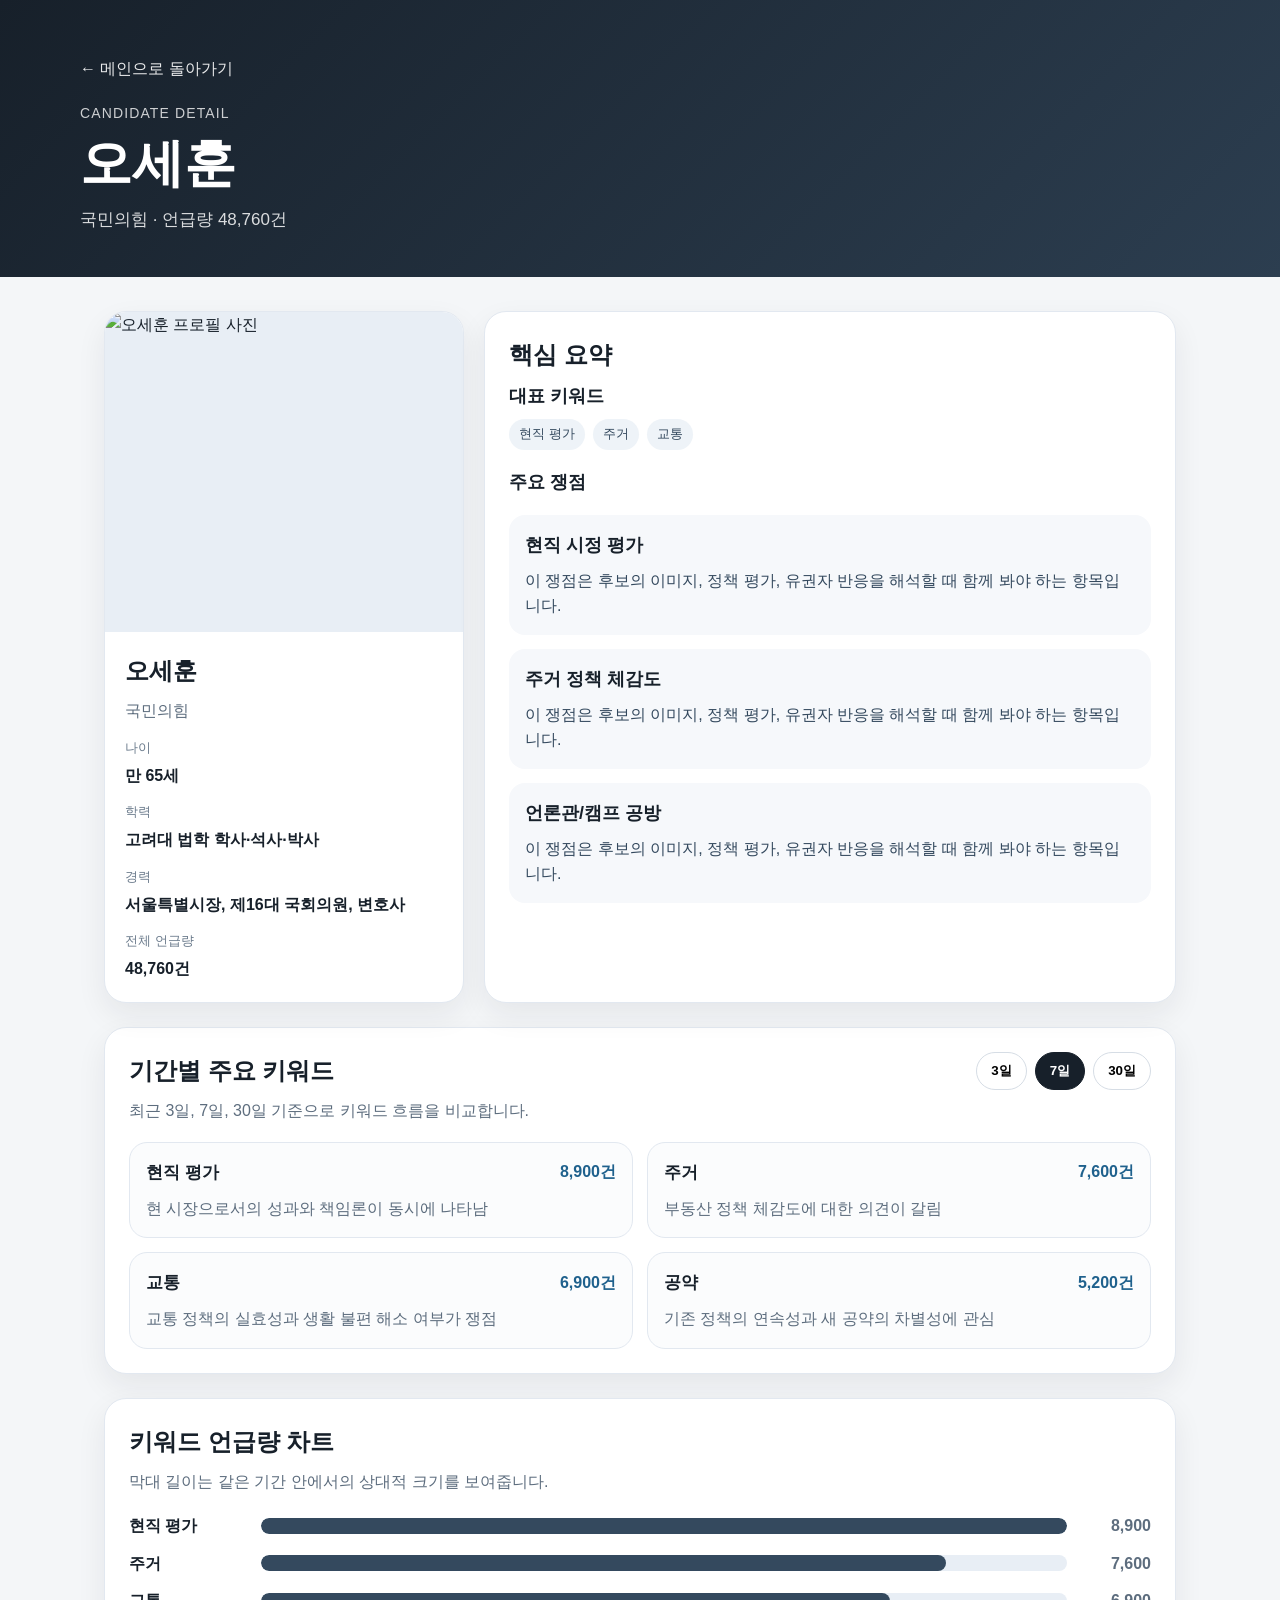
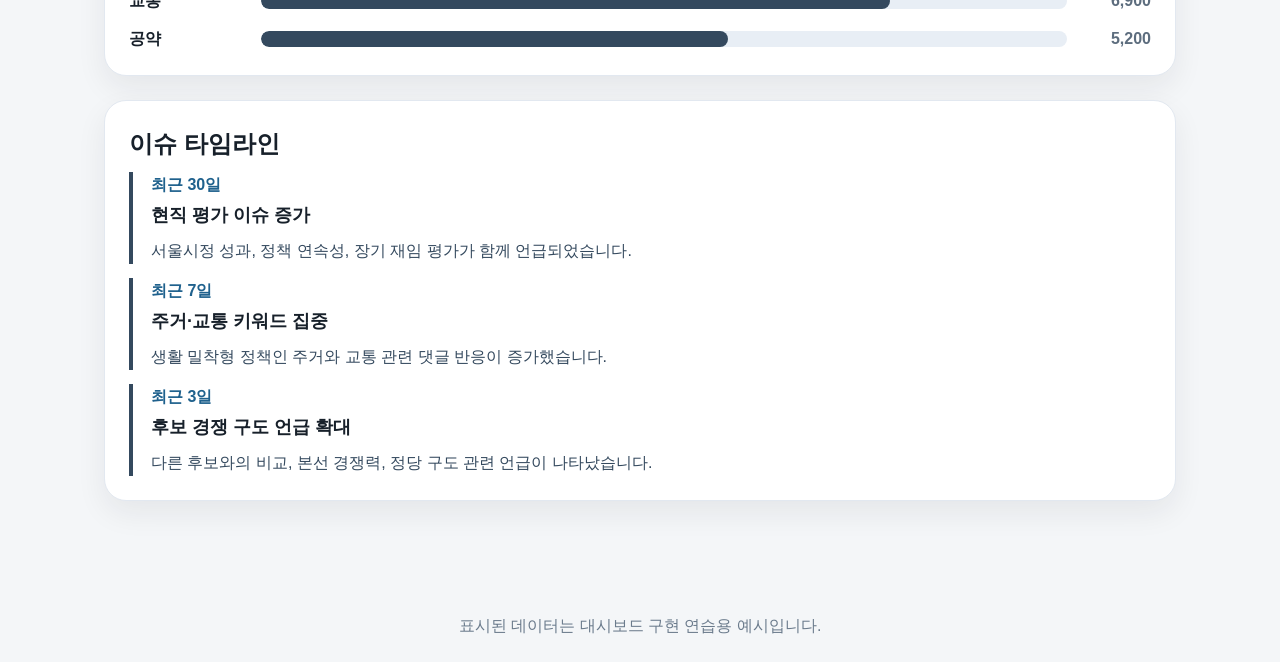
==== candidate.html @ e2ded429 "Add files via upload" ====
<!DOCTYPE html>
<html lang="ko">
<head>
  <meta charset="UTF-8" />
  <meta name="viewport" content="width=device-width, initial-scale=1.0" />
  <title>후보 상세 페이지</title>
  <link rel="stylesheet" href="styles.css" />
</head>
<body>
  <header class="site-header detail-header">
    <div class="header-inner">
      <a class="back-link" href="index.html">← 메인으로 돌아가기</a>
      <p class="eyebrow">Candidate Detail</p>
      <h1 id="candidateName">후보 상세</h1>
      <p id="candidateSubtitle" class="header-description"></p>
    </div>
  </header>

  <main class="page detail-page">
    <section class="profile-section">
      <div id="profileCard" class="profile-card"></div>

      <div class="summary-panel">
        <h2>핵심 요약</h2>
        <div id="summaryContent"></div>
      </div>
    </section>

    <section class="content-section">
      <div class="section-title-row">
        <div>
          <h2>기간별 주요 키워드</h2>
          <p>최근 3일, 7일, 30일 기준으로 키워드 흐름을 비교합니다.</p>
        </div>

        <div class="period-buttons" aria-label="기간 선택">
          <button class="period-button" data-period="3d">3일</button>
          <button class="period-button active" data-period="7d">7일</button>
          <button class="period-button" data-period="30d">30일</button>
        </div>
      </div>

      <div id="keywordList" class="keyword-list"></div>
    </section>

    <section class="content-section">
      <h2>키워드 언급량 차트</h2>
      <p class="section-description">
        막대 길이는 같은 기간 안에서의 상대적 크기를 보여줍니다.
      </p>
      <div id="keywordChart" class="chart-box"></div>
    </section>

    <section class="content-section">
      <h2>이슈 타임라인</h2>
      <div id="timelineList" class="timeline-list"></div>
    </section>
  </main>

  <footer class="site-footer">
    <p>표시된 데이터는 대시보드 구현 연습용 예시입니다.</p>
  </footer>

  <script src="data.js"></script>
  <script src="candidate.js"></script>
</body>
</html>
---- styles.css ----
* {
  box-sizing: border-box;
}

body {
  margin: 0;
  font-family: -apple-system, BlinkMacSystemFont, "Segoe UI", "Noto Sans KR", sans-serif;
  background: #f4f6f8;
  color: #17202a;
  line-height: 1.6;
}

a {
  color: inherit;
  text-decoration: none;
}

.site-header {
  background: linear-gradient(135deg, #17202a, #2c3e50);
  color: white;
  padding: 56px 24px;
}

.detail-header {
  padding-bottom: 44px;
}

.header-inner {
  max-width: 1120px;
  margin: 0 auto;
}

.eyebrow {
  margin: 0 0 10px;
  font-size: 14px;
  letter-spacing: 0.08em;
  text-transform: uppercase;
  opacity: 0.78;
}

h1,
h2,
h3,
p {
  margin-top: 0;
}

h1 {
  margin-bottom: 12px;
  font-size: clamp(32px, 5vw, 52px);
  line-height: 1.15;
}

h2 {
  margin-bottom: 8px;
  font-size: 24px;
}

h3 {
  margin-bottom: 8px;
  font-size: 18px;
}

.header-description {
  max-width: 720px;
  margin-bottom: 0;
  font-size: 17px;
  color: rgba(255, 255, 255, 0.84);
}

.back-link {
  display: inline-block;
  margin-bottom: 20px;
  color: rgba(255, 255, 255, 0.9);
}

.page {
  max-width: 1120px;
  margin: 0 auto;
  padding: 34px 24px 64px;
}

.toolbar {
  display: flex;
  justify-content: space-between;
  gap: 20px;
  align-items: flex-end;
  margin-bottom: 24px;
}

.toolbar p {
  margin-bottom: 0;
  color: #5d6d7e;
}

.toolbar-controls {
  display: flex;
  gap: 12px;
  flex-wrap: wrap;
}

.search-input,
.select-input {
  min-height: 44px;
  padding: 0 14px;
  border: 1px solid #d6dde5;
  border-radius: 12px;
  background: white;
  font-size: 15px;
}

.search-input {
  width: 260px;
}

.candidate-grid {
  display: grid;
  grid-template-columns: repeat(3, minmax(0, 1fr));
  gap: 18px;
}

.candidate-card {
  overflow: hidden;
  border: 1px solid #e2e8f0;
  border-radius: 22px;
  background: white;
  box-shadow: 0 12px 30px rgba(23, 32, 42, 0.08);
  transition: transform 0.2s ease, box-shadow 0.2s ease;
}

.candidate-card:hover {
  transform: translateY(-4px);
  box-shadow: 0 18px 40px rgba(23, 32, 42, 0.12);
}

.portrait-wrap {
  height: 230px;
  background: #e8eef5;
}

.portrait-wrap img {
  width: 100%;
  height: 100%;
  object-fit: cover;
  display: block;
}

.portrait-placeholder {
  display: flex;
  width: 100%;
  height: 100%;
  align-items: center;
  justify-content: center;
  background: linear-gradient(135deg, #e8eef5, #d5dde8);
  color: #34495e;
  font-size: 54px;
  font-weight: 800;
}

.candidate-summary {
  padding: 20px;
}

.candidate-summary h2 {
  margin-bottom: 4px;
}

.party {
  color: #5d6d7e;
  margin-bottom: 14px;
}

.mention-count {
  margin-bottom: 16px;
  font-weight: 700;
  color: #1f618d;
}

.keyword-chip-wrap {
  display: flex;
  gap: 8px;
  flex-wrap: wrap;
  margin-bottom: 18px;
}

.keyword-chip {
  display: inline-flex;
  align-items: center;
  min-height: 30px;
  padding: 5px 10px;
  border-radius: 999px;
  background: #eef3f8;
  color: #34495e;
  font-size: 13px;
}

.detail-link {
  display: inline-flex;
  align-items: center;
  justify-content: center;
  min-height: 40px;
  padding: 0 14px;
  border-radius: 12px;
  background: #17202a;
  color: white;
  font-weight: 700;
}

.empty-message {
  grid-column: 1 / -1;
  padding: 36px;
  border-radius: 20px;
  background: white;
  text-align: center;
  color: #5d6d7e;
}

.profile-section {
  display: grid;
  grid-template-columns: 360px minmax(0, 1fr);
  gap: 20px;
  margin-bottom: 24px;
}

.profile-card,
.summary-panel,
.content-section {
  border: 1px solid #e2e8f0;
  border-radius: 22px;
  background: white;
  box-shadow: 0 12px 30px rgba(23, 32, 42, 0.07);
}

.profile-card {
  overflow: hidden;
}

.profile-card .portrait-wrap {
  height: 320px;
}

.profile-info {
  padding: 20px;
}

.profile-info dl {
  margin: 0;
}

.profile-info dt {
  margin-top: 14px;
  font-size: 13px;
  color: #6b7b8c;
}

.profile-info dd {
  margin: 4px 0 0;
  font-weight: 700;
}

.summary-panel {
  padding: 24px;
}

.summary-list {
  display: grid;
  gap: 14px;
  margin-top: 18px;
}

.summary-item {
  padding: 16px;
  border-radius: 16px;
  background: #f6f8fb;
}

.summary-item p {
  margin-bottom: 0;
  color: #34495e;
}

.content-section {
  padding: 24px;
  margin-bottom: 24px;
}

.section-title-row {
  display: flex;
  justify-content: space-between;
  gap: 16px;
  align-items: flex-start;
  margin-bottom: 18px;
}

.section-title-row p,
.section-description {
  color: #5d6d7e;
  margin-bottom: 0;
}

.period-buttons {
  display: flex;
  gap: 8px;
}

.period-button {
  min-height: 38px;
  padding: 0 14px;
  border: 1px solid #d6dde5;
  border-radius: 999px;
  background: white;
  cursor: pointer;
  font-weight: 700;
}

.period-button.active {
  background: #17202a;
  color: white;
  border-color: #17202a;
}

.keyword-list {
  display: grid;
  grid-template-columns: repeat(2, minmax(0, 1fr));
  gap: 14px;
}

.keyword-card {
  padding: 16px;
  border: 1px solid #e2e8f0;
  border-radius: 18px;
  background: #fbfcfd;
}

.keyword-card-top {
  display: flex;
  justify-content: space-between;
  gap: 12px;
  align-items: center;
}

.keyword-card strong {
  font-size: 17px;
}

.keyword-count {
  color: #1f618d;
  font-weight: 800;
}

.keyword-card p {
  margin: 10px 0 0;
  color: #5d6d7e;
}

.chart-box {
  display: grid;
  gap: 12px;
  margin-top: 18px;
}

.chart-row {
  display: grid;
  grid-template-columns: 120px minmax(0, 1fr) 72px;
  gap: 12px;
  align-items: center;
}

.chart-label {
  font-weight: 700;
}

.chart-track {
  height: 16px;
  overflow: hidden;
  border-radius: 999px;
  background: #e8eef5;
}

.chart-bar {
  height: 100%;
  border-radius: 999px;
  background: #34495e;
}

.chart-value {
  text-align: right;
  color: #5d6d7e;
  font-weight: 700;
}

.timeline-list {
  display: grid;
  gap: 14px;
}

.timeline-item {
  padding-left: 18px;
  border-left: 4px solid #34495e;
}

.timeline-date {
  margin-bottom: 4px;
  color: #1f618d;
  font-weight: 800;
}

.timeline-item p {
  margin-bottom: 0;
  color: #34495e;
}

.site-footer {
  padding: 24px;
  text-align: center;
  color: #6b7b8c;
}

.site-footer p {
  margin-bottom: 0;
}

@media (max-width: 900px) {
  .candidate-grid {
    grid-template-columns: repeat(2, minmax(0, 1fr));
  }

  .profile-section {
    grid-template-columns: 1fr;
  }

  .toolbar,
  .section-title-row {
    flex-direction: column;
    align-items: stretch;
  }

  .search-input {
    width: 100%;
  }
}

@media (max-width: 640px) {
  .site-header {
    padding: 42px 18px;
  }

  .page {
    padding: 24px 18px 48px;
  }

  .candidate-grid,
  .keyword-list {
    grid-template-columns: 1fr;
  }

  .toolbar-controls {
    flex-direction: column;
  }

  .chart-row {
    grid-template-columns: 1fr;
    gap: 6px;
  }

  .chart-value {
    text-align: left;
  }
}
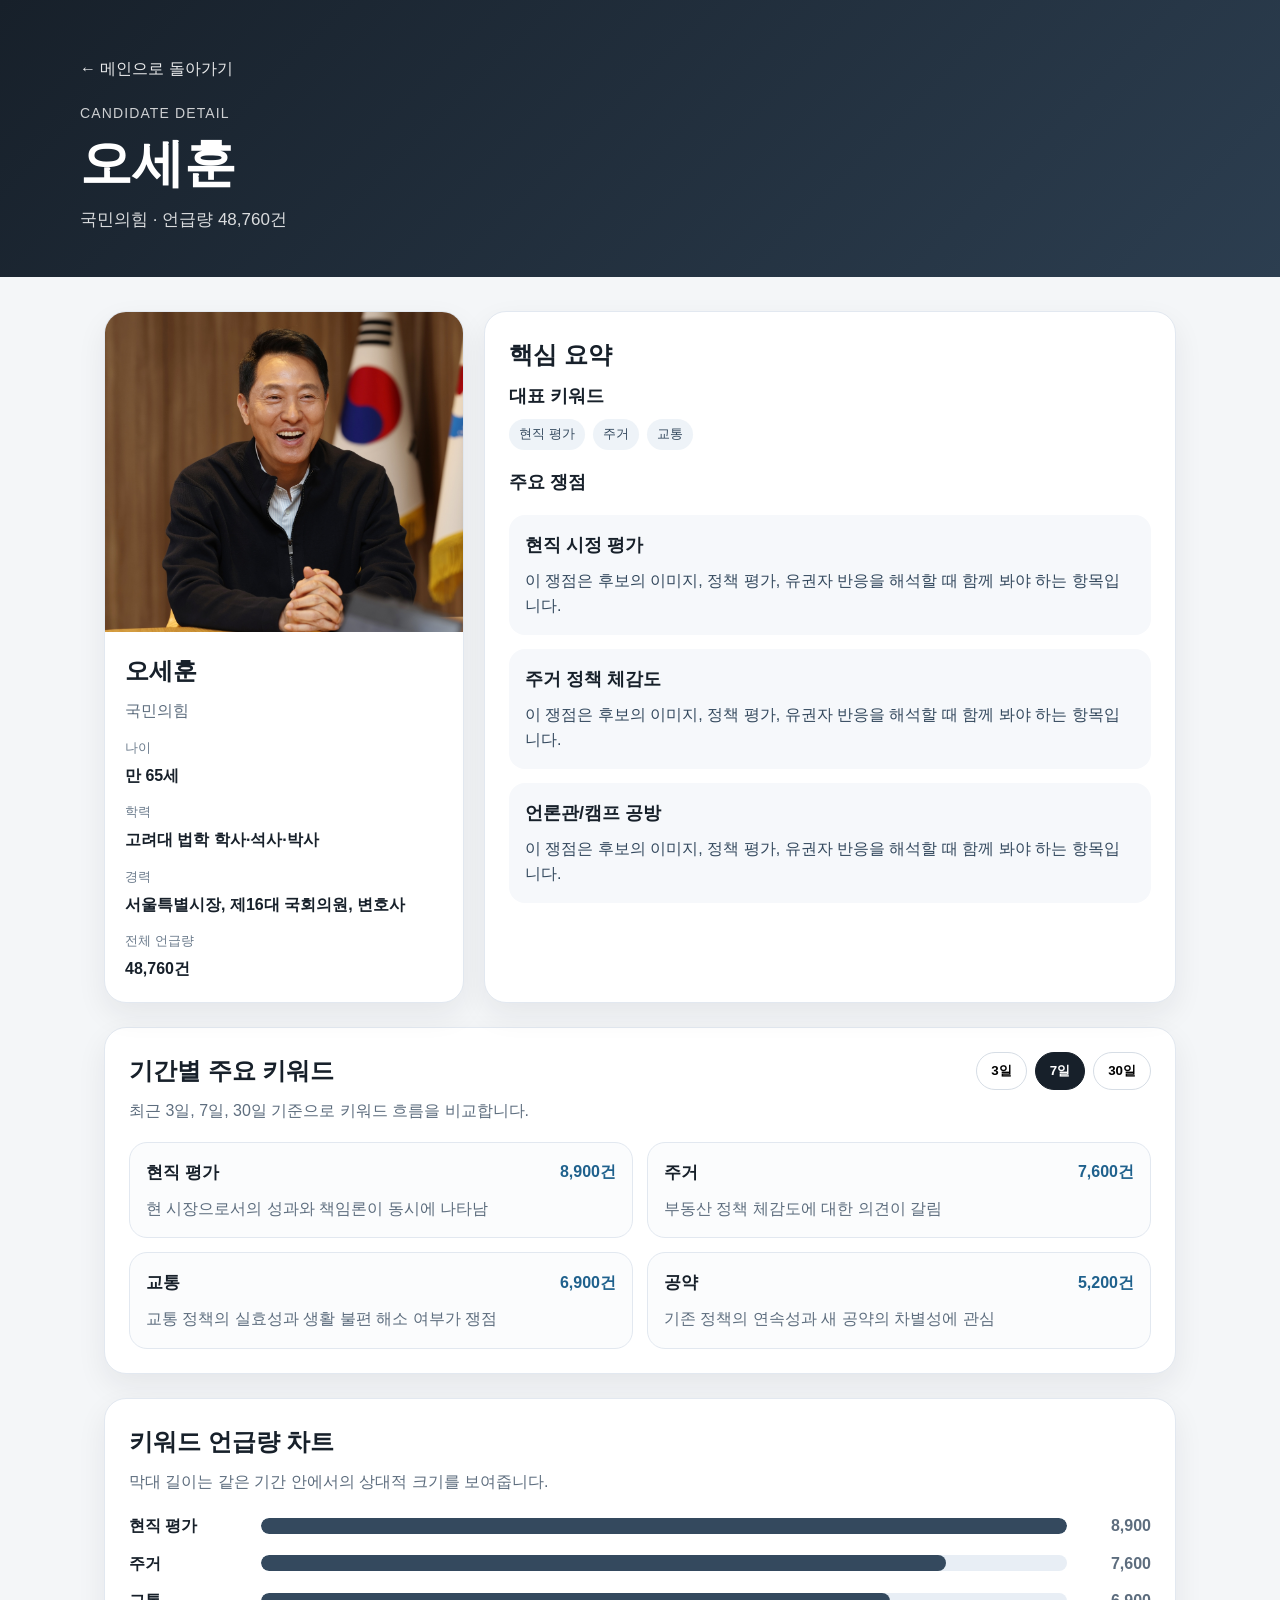
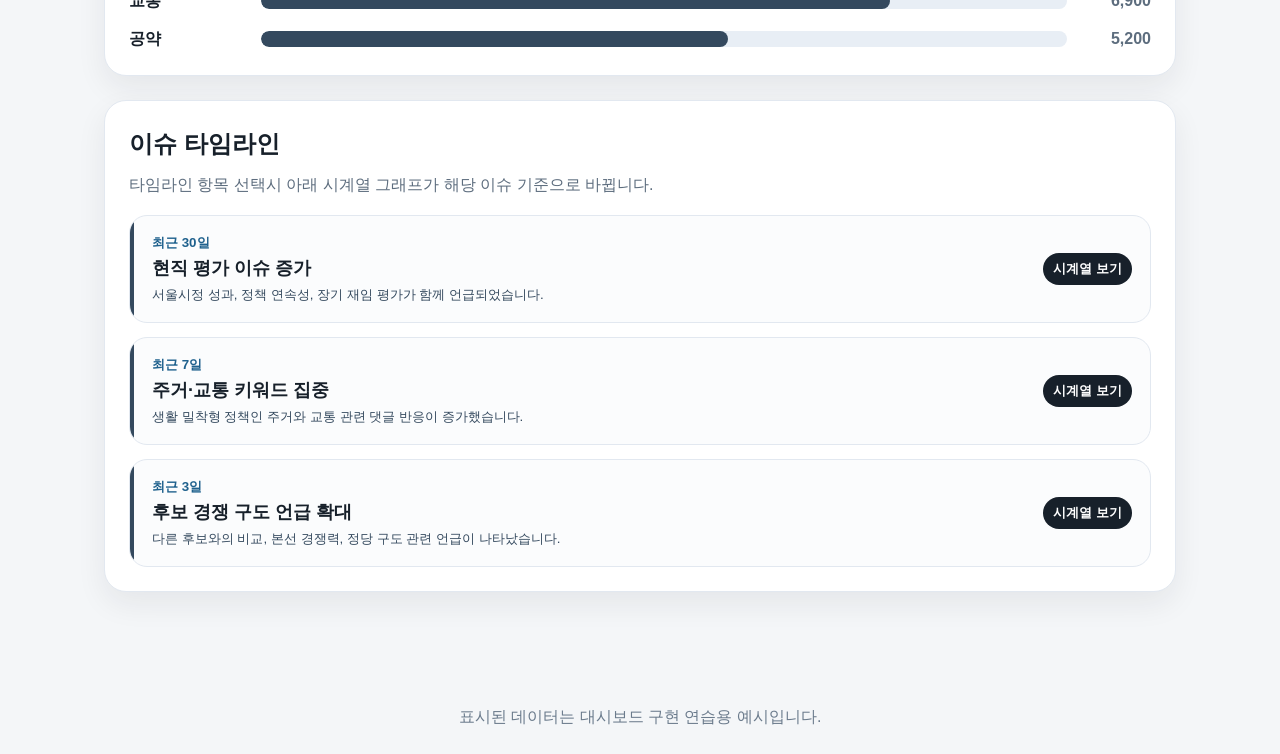
==== commit 556b999d: "Update candidate.html" ====
--- a/candidate.html
+++ b/candidate.html
@@ -51,10 +51,18 @@
       <div id="keywordChart" class="chart-box"></div>
     </section>
 
-    <section class="content-section">
+   <section class="content-section timeline-section">
+  <div class="section-title-row">
+    <div>
       <h2>이슈 타임라인</h2>
-      <div id="timelineList" class="timeline-list"></div>
-    </section>
+      <p>타임라인 항목 선택시 아래 시계열 그래프가 해당 이슈 기준으로 바뀝니다.</p>
+    </div>
+  </div>
+
+  <div id="timelineList" class="timeline-list"></div>
+
+  <div id="timelineChart" class="timeline-chart-area"></div>
+</section>
   </main>
 
   <footer class="site-footer">
@@ -64,4 +72,4 @@
   <script src="data.js"></script>
   <script src="candidate.js"></script>
 </body>
-</html>+</html>
--- a/styles.css
+++ b/styles.css
@@ -466,4 +466,194 @@
   .chart-value {
     text-align: left;
   }
-}+}
+.election-countdown {
+  margin-top: 28px;
+}
+
+.countdown-card {
+  display: inline-grid;
+  gap: 6px;
+  min-width: 260px;
+  padding: 18px 20px;
+  border: 1px solid rgba(255, 255, 255, 0.24);
+  border-radius: 20px;
+  background: rgba(255, 255, 255, 0.11);
+  box-shadow: 0 14px 36px rgba(0, 0, 0, 0.16);
+  backdrop-filter: blur(10px);
+}
+
+.countdown-label {
+  font-size: 13px;
+  letter-spacing: 0.04em;
+  color: rgba(255, 255, 255, 0.78);
+}
+
+.countdown-dday {
+  font-size: 42px;
+  line-height: 1;
+  color: white;
+}
+
+.countdown-date,
+.countdown-description {
+  color: rgba(255, 255, 255, 0.86);
+}
+
+.countdown-description {
+  font-weight: 700;
+}
+
+.timeline-list {
+  display: grid;
+  gap: 14px;
+}
+
+.timeline-item {
+  padding-left: 0;
+  border-left: 0;
+  border-radius: 18px;
+  background: #fbfcfd;
+  border: 1px solid #e2e8f0;
+  overflow: hidden;
+}
+
+.timeline-button {
+  display: flex;
+  width: 100%;
+  justify-content: space-between;
+  gap: 16px;
+  align-items: center;
+  padding: 18px;
+  border: 0;
+  border-left: 4px solid #34495e;
+  background: transparent;
+  color: inherit;
+  text-align: left;
+  cursor: pointer;
+}
+
+.timeline-button:hover {
+  background: #f4f7fb;
+}
+
+.timeline-item.open .timeline-button {
+  background: #f4f7fb;
+}
+
+.timeline-button-text h3 {
+  margin-bottom: 6px;
+}
+
+.timeline-button-text p {
+  margin-bottom: 0;
+  color: #34495e;
+}
+
+.timeline-open-label {
+  flex-shrink: 0;
+  padding: 7px 10px;
+  border-radius: 999px;
+  background: #17202a;
+  color: white;
+  font-size: 13px;
+  font-weight: 800;
+}
+
+.timeline-chart-panel {
+  padding: 18px;
+  border-top: 1px solid #e2e8f0;
+  background: white;
+}
+
+.timeline-chart-head {
+  display: flex;
+  justify-content: space-between;
+  gap: 16px;
+  align-items: flex-start;
+  margin-bottom: 12px;
+}
+
+.timeline-chart-head strong {
+  display: block;
+  margin-bottom: 4px;
+  font-size: 17px;
+}
+
+.timeline-chart-head p {
+  margin-bottom: 0;
+  color: #5d6d7e;
+}
+
+.timeline-chart-head span {
+  flex-shrink: 0;
+  color: #1f618d;
+  font-weight: 800;
+}
+
+.timeline-svg {
+  display: block;
+  width: 100%;
+  height: auto;
+  border-radius: 16px;
+  background: #f8fafc;
+}
+
+.timeline-svg-grid {
+  stroke: #dfe7ef;
+  stroke-width: 1;
+}
+
+.timeline-svg-axis {
+  stroke: #9aa8b6;
+  stroke-width: 1.4;
+}
+
+.timeline-svg-area {
+  fill: rgba(52, 73, 94, 0.12);
+}
+
+.timeline-svg-line {
+  fill: none;
+  stroke: #34495e;
+  stroke-width: 4;
+  stroke-linecap: round;
+  stroke-linejoin: round;
+}
+
+.timeline-svg-point {
+  fill: white;
+  stroke: #34495e;
+  stroke-width: 3;
+}
+
+.timeline-svg-x-label,
+.timeline-svg-y-label {
+  fill: #5d6d7e;
+  font-size: 12px;
+}
+
+.timeline-chart-caption,
+.timeline-chart-empty {
+  margin: 12px 0 0;
+  color: #5d6d7e;
+}
+
+@media (max-width: 640px) {
+  .countdown-card {
+    width: 100%;
+  }
+
+  .timeline-button {
+    flex-direction: column;
+    align-items: flex-start;
+  }
+
+  .timeline-chart-head {
+    flex-direction: column;
+  }
+
+  .timeline-chart-head span {
+    flex-shrink: 1;
+  }
+}
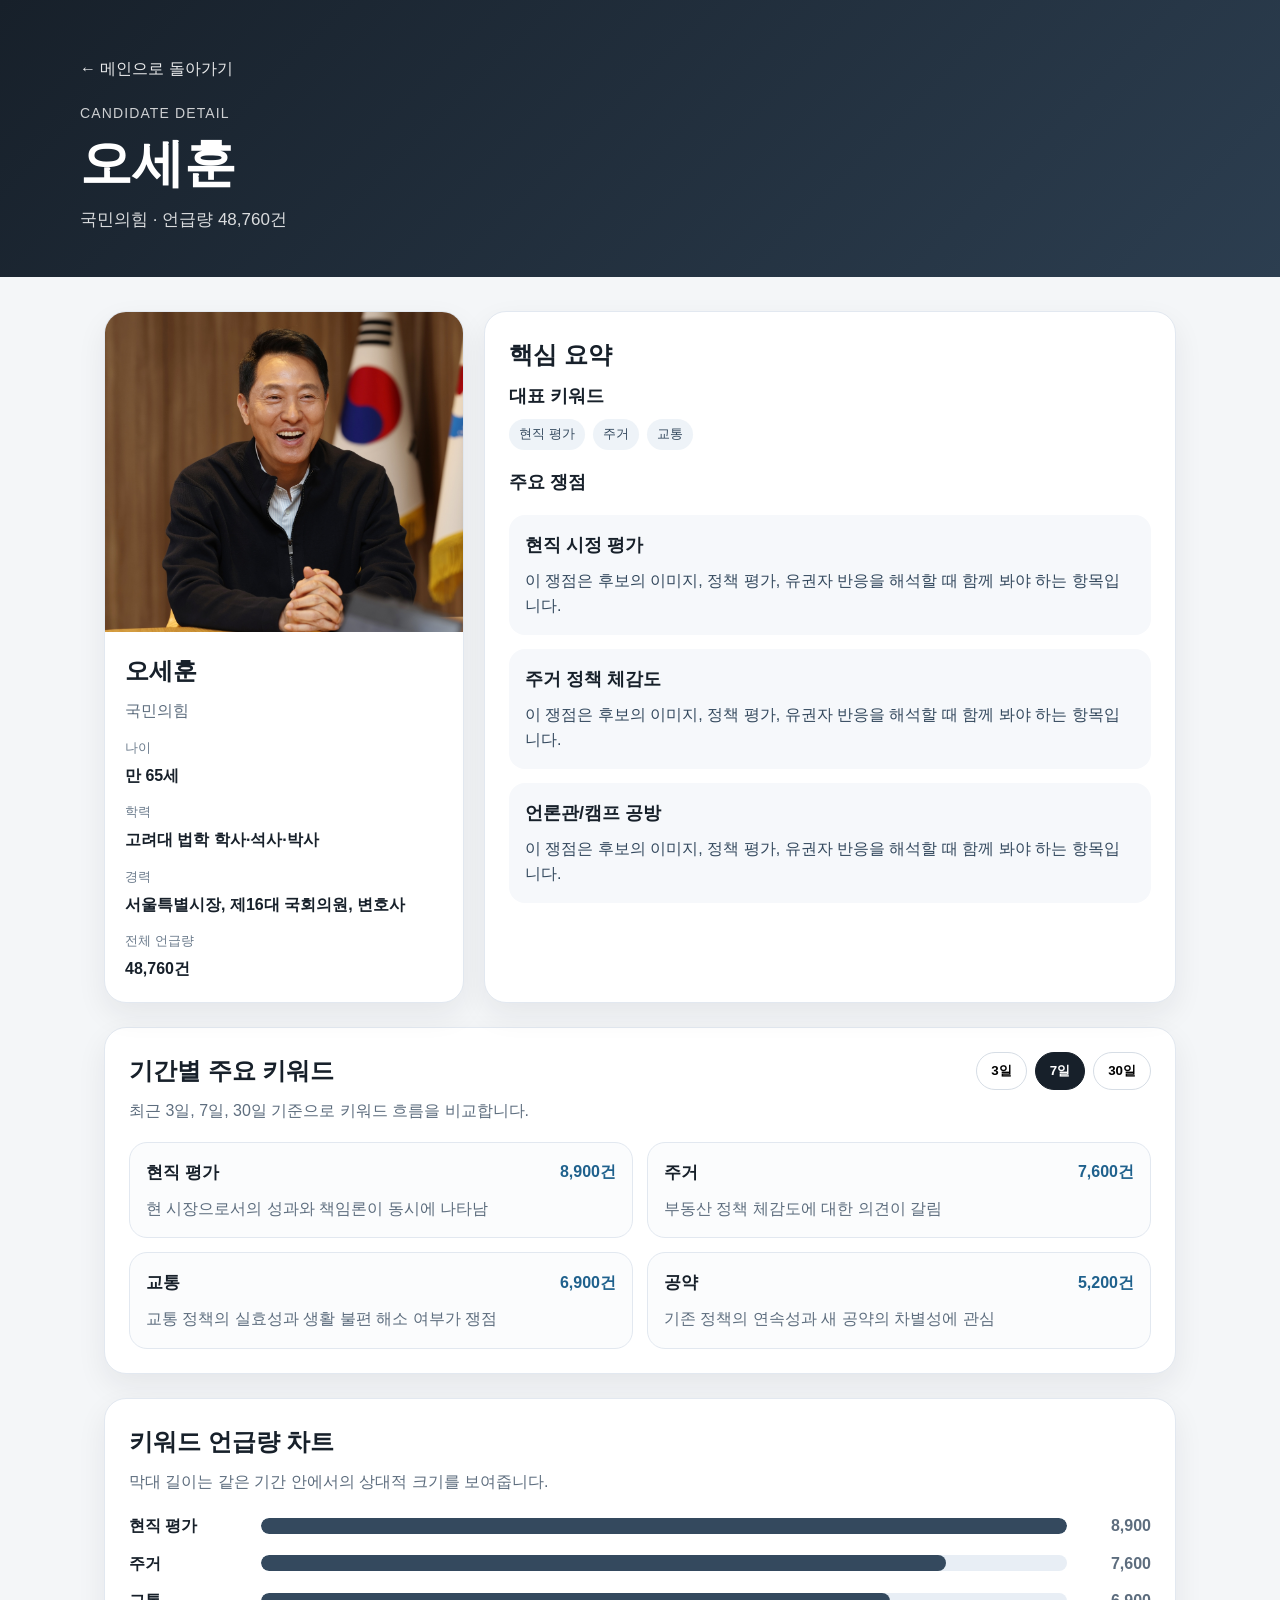
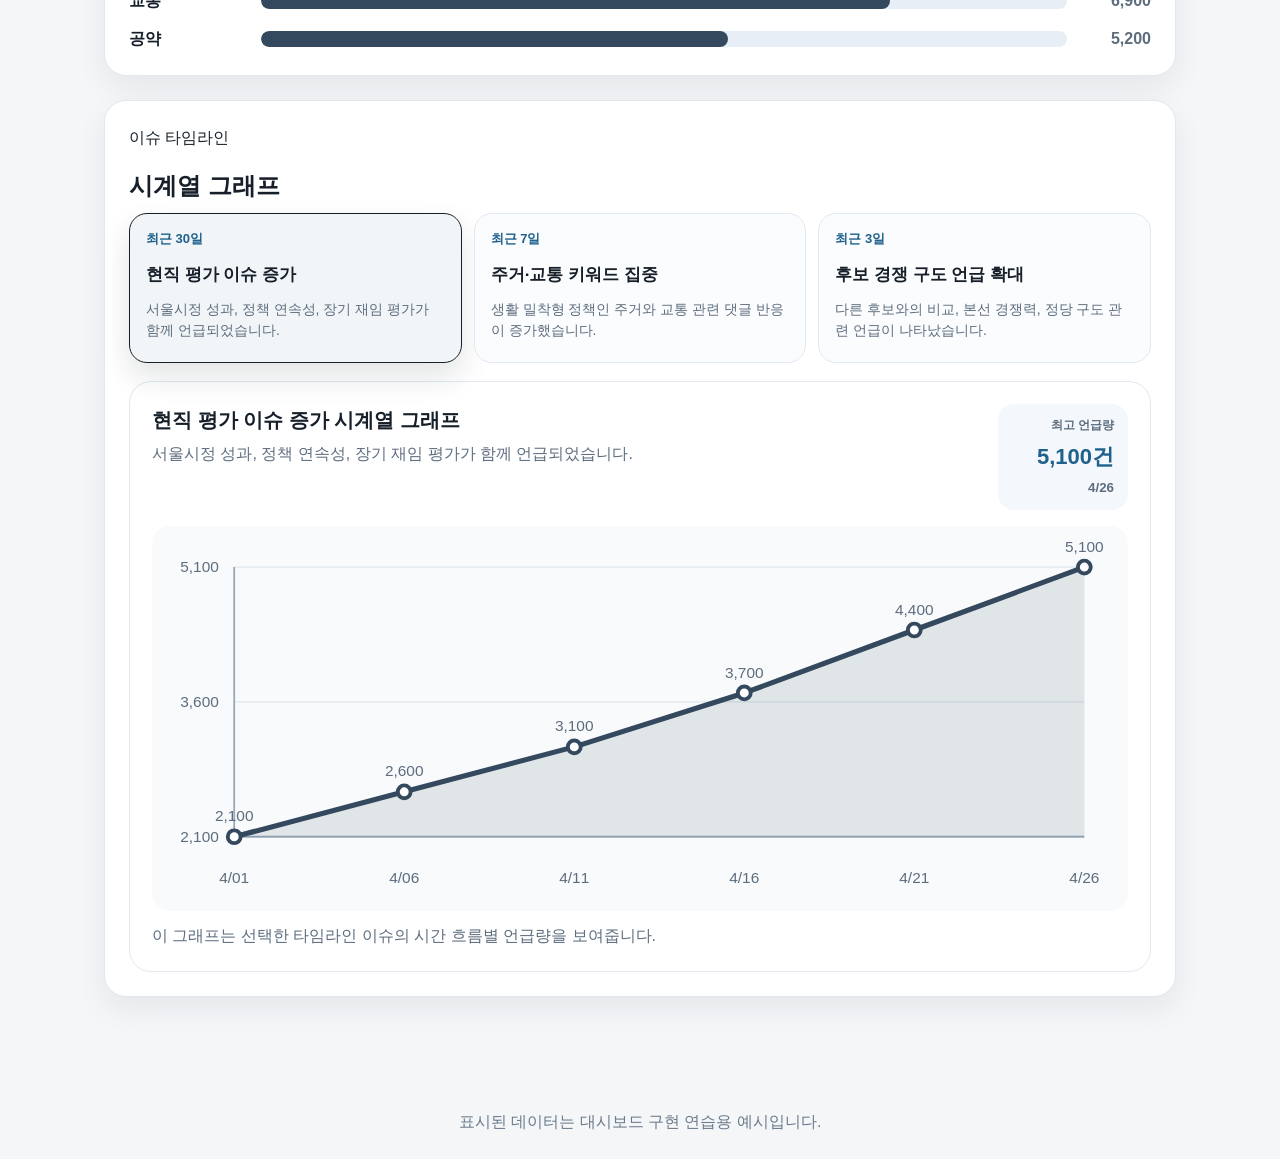
==== commit ecbc592c: "Update candidate.html" ====
--- a/candidate.html
+++ b/candidate.html
@@ -51,13 +51,9 @@
       <div id="keywordChart" class="chart-box"></div>
     </section>
 
-   <section class="content-section timeline-section">
-  <div class="section-title-row">
-    <div>
-      <h2>이슈 타임라인</h2>
-      <p>타임라인 항목 선택시 아래 시계열 그래프가 해당 이슈 기준으로 바뀝니다.</p>
-    </div>
-  </div>
+  <section class="content-section timeline-section">
+  <p class="section-kicker">이슈 타임라인</p>
+  <h2>시계열 그래프</h2>
 
   <div id="timelineList" class="timeline-list"></div>
 
--- a/styles.css
+++ b/styles.css
@@ -467,102 +467,115 @@
     text-align: left;
   }
 }
+.main-header-layout {
+  display: grid;
+  grid-template-columns: minmax(0, 1fr) 300px;
+  gap: 32px;
+  align-items: center;
+}
+
+.header-copy {
+  min-width: 0;
+}
+
 .election-countdown {
-  margin-top: 28px;
+  justify-self: end;
 }
 
 .countdown-card {
-  display: inline-grid;
-  gap: 6px;
-  min-width: 260px;
-  padding: 18px 20px;
-  border: 1px solid rgba(255, 255, 255, 0.24);
-  border-radius: 20px;
-  background: rgba(255, 255, 255, 0.11);
-  box-shadow: 0 14px 36px rgba(0, 0, 0, 0.16);
+  display: grid;
+  gap: 8px;
+  width: 300px;
+  padding: 26px 24px;
+  border: 1px solid rgba(255, 255, 255, 0.28);
+  border-radius: 26px;
+  background: rgba(255, 255, 255, 0.13);
+  box-shadow: 0 18px 44px rgba(0, 0, 0, 0.2);
   backdrop-filter: blur(10px);
+  text-align: right;
 }
 
 .countdown-label {
-  font-size: 13px;
-  letter-spacing: 0.04em;
-  color: rgba(255, 255, 255, 0.78);
+  color: rgba(255, 255, 255, 0.84);
+  font-size: 14px;
+  font-weight: 800;
 }
 
 .countdown-dday {
-  font-size: 42px;
+  color: white;
+  font-size: 62px;
   line-height: 1;
-  color: white;
-}
-
-.countdown-date,
-.countdown-description {
-  color: rgba(255, 255, 255, 0.86);
-}
-
-.countdown-description {
+  letter-spacing: -0.04em;
+}
+
+.countdown-date {
+  color: rgba(255, 255, 255, 0.88);
+  font-size: 15px;
   font-weight: 700;
 }
 
+.timeline-section .section-title-row {
+  margin-bottom: 16px;
+}
+
 .timeline-list {
   display: grid;
-  gap: 14px;
-}
-
-.timeline-item {
-  padding-left: 0;
-  border-left: 0;
+  grid-template-columns: repeat(3, minmax(0, 1fr));
+  gap: 12px;
+  margin-bottom: 18px;
+}
+
+.timeline-select-card {
+  display: grid;
+  gap: 7px;
+  min-height: 150px;
+  padding: 16px;
+  border: 1px solid #e2e8f0;
   border-radius: 18px;
   background: #fbfcfd;
-  border: 1px solid #e2e8f0;
-  overflow: hidden;
-}
-
-.timeline-button {
-  display: flex;
-  width: 100%;
-  justify-content: space-between;
-  gap: 16px;
-  align-items: center;
-  padding: 18px;
-  border: 0;
-  border-left: 4px solid #34495e;
-  background: transparent;
   color: inherit;
   text-align: left;
   cursor: pointer;
-}
-
-.timeline-button:hover {
-  background: #f4f7fb;
-}
-
-.timeline-item.open .timeline-button {
-  background: #f4f7fb;
-}
-
-.timeline-button-text h3 {
-  margin-bottom: 6px;
-}
-
-.timeline-button-text p {
-  margin-bottom: 0;
-  color: #34495e;
-}
-
-.timeline-open-label {
-  flex-shrink: 0;
-  padding: 7px 10px;
-  border-radius: 999px;
-  background: #17202a;
-  color: white;
+  transition: transform 0.2s ease, border-color 0.2s ease, box-shadow 0.2s ease, background 0.2s ease;
+}
+
+.timeline-select-card:hover {
+  transform: translateY(-2px);
+  border-color: #aebdcc;
+  box-shadow: 0 12px 26px rgba(23, 32, 42, 0.08);
+}
+
+.timeline-select-card.active {
+  border-color: #17202a;
+  background: #f2f5f8;
+  box-shadow: 0 14px 30px rgba(23, 32, 42, 0.12);
+}
+
+.timeline-select-card .timeline-date {
+  color: #1f618d;
   font-size: 13px;
-  font-weight: 800;
+  font-weight: 900;
+}
+
+.timeline-select-card strong {
+  font-size: 17px;
+  line-height: 1.35;
+}
+
+.timeline-select-card span:last-child {
+  color: #5d6d7e;
+  font-size: 14px;
+  line-height: 1.5;
+}
+
+.timeline-chart-area {
+  margin-top: 8px;
 }
 
 .timeline-chart-panel {
-  padding: 18px;
-  border-top: 1px solid #e2e8f0;
+  padding: 22px;
+  border: 1px solid #e2e8f0;
+  border-radius: 22px;
   background: white;
 }
 
@@ -571,13 +584,13 @@
   justify-content: space-between;
   gap: 16px;
   align-items: flex-start;
-  margin-bottom: 12px;
+  margin-bottom: 16px;
 }
 
 .timeline-chart-head strong {
   display: block;
-  margin-bottom: 4px;
-  font-size: 17px;
+  margin-bottom: 5px;
+  font-size: 20px;
 }
 
 .timeline-chart-head p {
@@ -585,17 +598,38 @@
   color: #5d6d7e;
 }
 
-.timeline-chart-head span {
-  flex-shrink: 0;
+.timeline-peak-box {
+  display: grid;
+  gap: 3px;
+  min-width: 130px;
+  padding: 12px 14px;
+  border-radius: 16px;
+  background: #f4f7fb;
+  text-align: right;
+}
+
+.timeline-peak-box span {
+  color: #5d6d7e;
+  font-size: 12px;
+  font-weight: 800;
+}
+
+.timeline-peak-box strong {
+  margin-bottom: 0;
   color: #1f618d;
-  font-weight: 800;
+  font-size: 22px;
+}
+
+.timeline-peak-box small {
+  color: #5d6d7e;
+  font-weight: 700;
 }
 
 .timeline-svg {
   display: block;
   width: 100%;
   height: auto;
-  border-radius: 16px;
+  border-radius: 18px;
   background: #f8fafc;
 }
 
@@ -627,6 +661,7 @@
   stroke-width: 3;
 }
 
+.timeline-svg-point-label,
 .timeline-svg-x-label,
 .timeline-svg-y-label {
   fill: #5d6d7e;
@@ -639,21 +674,39 @@
   color: #5d6d7e;
 }
 
+@media (max-width: 900px) {
+  .main-header-layout {
+    grid-template-columns: 1fr;
+  }
+
+  .election-countdown {
+    justify-self: start;
+  }
+
+  .countdown-card {
+    text-align: left;
+  }
+
+  .timeline-list {
+    grid-template-columns: 1fr;
+  }
+
+  .timeline-chart-head {
+    flex-direction: column;
+  }
+
+  .timeline-peak-box {
+    width: 100%;
+    text-align: left;
+  }
+}
+
 @media (max-width: 640px) {
   .countdown-card {
     width: 100%;
   }
 
-  .timeline-button {
-    flex-direction: column;
-    align-items: flex-start;
-  }
-
-  .timeline-chart-head {
-    flex-direction: column;
-  }
-
-  .timeline-chart-head span {
-    flex-shrink: 1;
-  }
-}
+  .countdown-dday {
+    font-size: 48px;
+  }
+}
